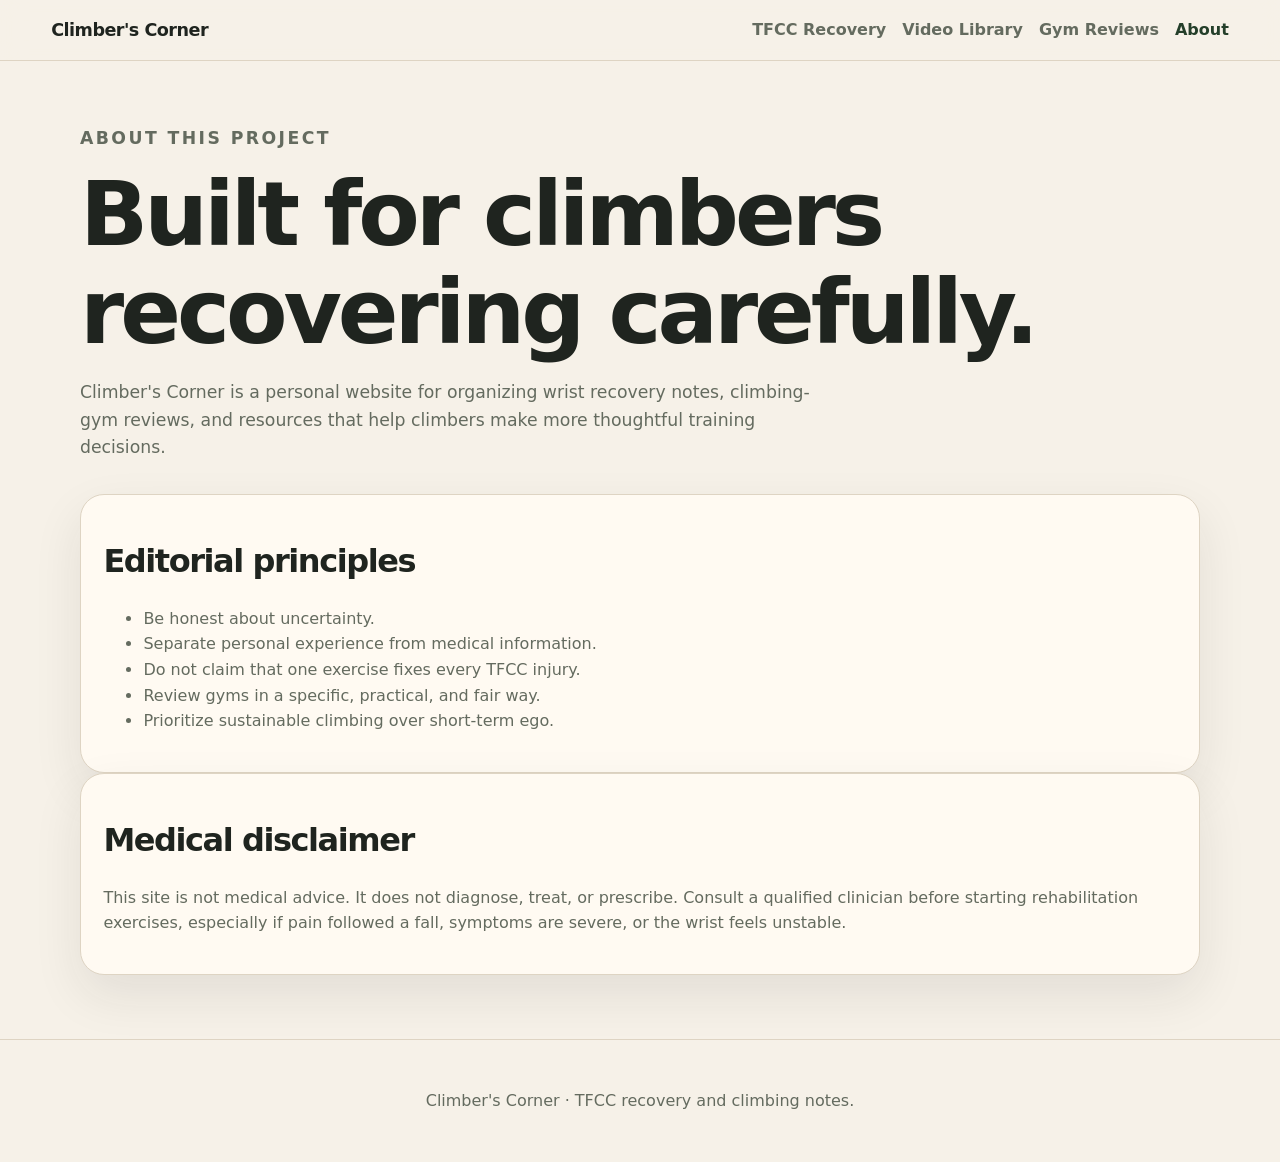
==== about.html @ 62f6d5e8 "Add files via upload" ====
<!DOCTYPE html>
<html lang="en">
<head>
  <meta charset="UTF-8" />
  <meta name="viewport" content="width=device-width, initial-scale=1.0" />
  <title>About | Climber's Corner</title>
  <link rel="stylesheet" href="styles.css" />
</head>
<body>
  <header class="site-header">
    <a class="logo" href="index.html">Climber's Corner</a>
    <button class="nav-toggle" aria-label="Toggle navigation">☰</button>
    <nav class="main-nav">
      <a href="tfcc.html">TFCC Recovery</a>
      <a href="videos.html">Video Library</a>
      <a href="gyms.html">Gym Reviews</a>
      <a href="about.html" aria-current="page">About</a>
    </nav>
  </header>

  <main class="page">
    <section class="page-title">
      <p class="eyebrow">About this project</p>
      <h1>Built for climbers recovering carefully.</h1>
      <p>
        Climber's Corner is a personal website for organizing wrist recovery notes,
        climbing-gym reviews, and resources that help climbers make more thoughtful
        training decisions.
      </p>
    </section>

    <section class="content-block">
      <h2>Editorial principles</h2>
      <ul>
        <li>Be honest about uncertainty.</li>
        <li>Separate personal experience from medical information.</li>
        <li>Do not claim that one exercise fixes every TFCC injury.</li>
        <li>Review gyms in a specific, practical, and fair way.</li>
        <li>Prioritize sustainable climbing over short-term ego.</li>
      </ul>
    </section>

    <section class="content-block">
      <h2>Medical disclaimer</h2>
      <p>
        This site is not medical advice. It does not diagnose, treat, or prescribe.
        Consult a qualified clinician before starting rehabilitation exercises, especially
        if pain followed a fall, symptoms are severe, or the wrist feels unstable.
      </p>
    </section>
  </main>

  <footer>
    <p>Climber's Corner · TFCC recovery and climbing notes.</p>
  </footer>

  <script src="script.js"></script>
</body>
</html>
---- styles.css ----
:root {
  --bg: #f6f1e8;
  --surface: #fffaf2;
  --ink: #1f241f;
  --muted: #646b5f;
  --line: #ded4c3;
  --accent: #386641;
  --accent-dark: #243f2a;
  --warm: #c97b4b;
  --shadow: 0 20px 50px rgba(31, 36, 31, 0.09);
}

* {
  box-sizing: border-box;
}

body {
  margin: 0;
  font-family: Inter, ui-sans-serif, system-ui, -apple-system, BlinkMacSystemFont, "Segoe UI", sans-serif;
  background: var(--bg);
  color: var(--ink);
  line-height: 1.6;
}

a {
  color: var(--accent);
  font-weight: 700;
  text-decoration: none;
}

a:hover {
  text-decoration: underline;
}

.site-header {
  position: sticky;
  top: 0;
  z-index: 10;
  display: flex;
  justify-content: space-between;
  align-items: center;
  gap: 1rem;
  padding: 1rem clamp(1rem, 4vw, 4rem);
  background: rgba(246, 241, 232, 0.92);
  backdrop-filter: blur(12px);
  border-bottom: 1px solid var(--line);
}

.logo {
  color: var(--ink);
  font-size: 1.1rem;
  letter-spacing: -0.03em;
}

.main-nav {
  display: flex;
  align-items: center;
  gap: 1rem;
}

.main-nav a {
  color: var(--muted);
  font-weight: 700;
}

.main-nav a[aria-current="page"] {
  color: var(--accent-dark);
}

.nav-toggle {
  display: none;
  border: 1px solid var(--line);
  background: var(--surface);
  border-radius: 0.75rem;
  padding: 0.4rem 0.65rem;
  font-size: 1.2rem;
}

main {
  width: min(1120px, calc(100% - 2rem));
  margin: 0 auto;
}

.hero {
  min-height: 72vh;
  display: grid;
  grid-template-columns: minmax(0, 1.35fr) minmax(260px, 0.65fr);
  gap: 2rem;
  align-items: center;
  padding: 5rem 0;
}

.eyebrow {
  margin: 0 0 0.75rem;
  text-transform: uppercase;
  letter-spacing: 0.14em;
  font-size: 0.78rem;
  color: var(--warm);
  font-weight: 800;
}

h1,
h2,
h3 {
  line-height: 1.1;
  letter-spacing: -0.045em;
}

h1 {
  margin: 0 0 1rem;
  font-size: clamp(2.6rem, 7vw, 5.8rem);
}

h2 {
  font-size: clamp(1.35rem, 3vw, 2rem);
}

.hero p,
.page-title p {
  font-size: 1.08rem;
  color: var(--muted);
  max-width: 68ch;
}

.button-row {
  display: flex;
  flex-wrap: wrap;
  gap: 0.8rem;
  margin-top: 1.5rem;
}

.button {
  display: inline-flex;
  border-radius: 999px;
  padding: 0.85rem 1.15rem;
  text-decoration: none;
}

.button.primary {
  background: var(--accent);
  color: white;
}

.button.secondary {
  border: 1px solid var(--line);
  color: var(--ink);
  background: var(--surface);
}

.hero-card,
.card,
.notice,
.content-block,
.video-card,
.review-card,
.timeline article,
.feature {
  background: var(--surface);
  border: 1px solid var(--line);
  border-radius: 1.5rem;
  box-shadow: var(--shadow);
}

.hero-card {
  padding: 2rem;
  transform: rotate(1.4deg);
}

.grid {
  display: grid;
  gap: 1rem;
  margin-bottom: 2rem;
}

.grid.three {
  grid-template-columns: repeat(3, minmax(0, 1fr));
}

.card,
.feature,
.notice,
.content-block,
.video-card,
.review-card {
  padding: 1.4rem;
}

.card p,
.content-block p,
.video-card p,
.review-card p,
.notice p,
.feature p,
.timeline p,
li,
dd {
  color: var(--muted);
}

.feature {
  margin: 2rem 0 4rem;
}

.page {
  padding: 4rem 0;
}

.page-title {
  margin-bottom: 2rem;
}

.notice {
  border-color: #e5b08a;
  background: #fff7ed;
  margin-bottom: 1rem;
}

.timeline {
  display: grid;
  gap: 1rem;
  margin: 1rem 0;
}

.timeline article {
  padding: 1.4rem;
  position: relative;
}

.step {
  display: inline-flex;
  justify-content: center;
  align-items: center;
  width: 2rem;
  height: 2rem;
  border-radius: 50%;
  background: var(--accent);
  color: white;
  font-weight: 800;
}

.checklist {
  display: grid;
  gap: 0.8rem;
}

.checklist label {
  display: flex;
  align-items: flex-start;
  gap: 0.6rem;
  color: var(--muted);
}

.video-list,
.review-grid {
  display: grid;
  gap: 1rem;
}

.video-card .tag,
.meta {
  font-size: 0.9rem;
  color: var(--warm);
  font-weight: 800;
}

.review-top {
  display: flex;
  justify-content: space-between;
  gap: 1rem;
}

.rating {
  color: var(--warm);
  font-weight: 900;
}

dl {
  display: grid;
  gap: 0.5rem;
}

dt {
  font-weight: 800;
}

dd {
  margin: 0 0 0.5rem;
}

footer {
  border-top: 1px solid var(--line);
  text-align: center;
  padding: 2rem 1rem;
  color: var(--muted);
}

@media (max-width: 760px) {
  .nav-toggle {
    display: inline-flex;
  }

  .main-nav {
    display: none;
    position: absolute;
    top: 4rem;
    right: 1rem;
    left: 1rem;
    flex-direction: column;
    align-items: stretch;
    background: var(--surface);
    border: 1px solid var(--line);
    border-radius: 1rem;
    padding: 1rem;
    box-shadow: var(--shadow);
  }

  .main-nav.open {
    display: flex;
  }

  .hero,
  .grid.three {
    grid-template-columns: 1fr;
  }

  .hero {
    min-height: auto;
    padding: 3rem 0;
  }

  .hero-card {
    transform: none;
  }
}
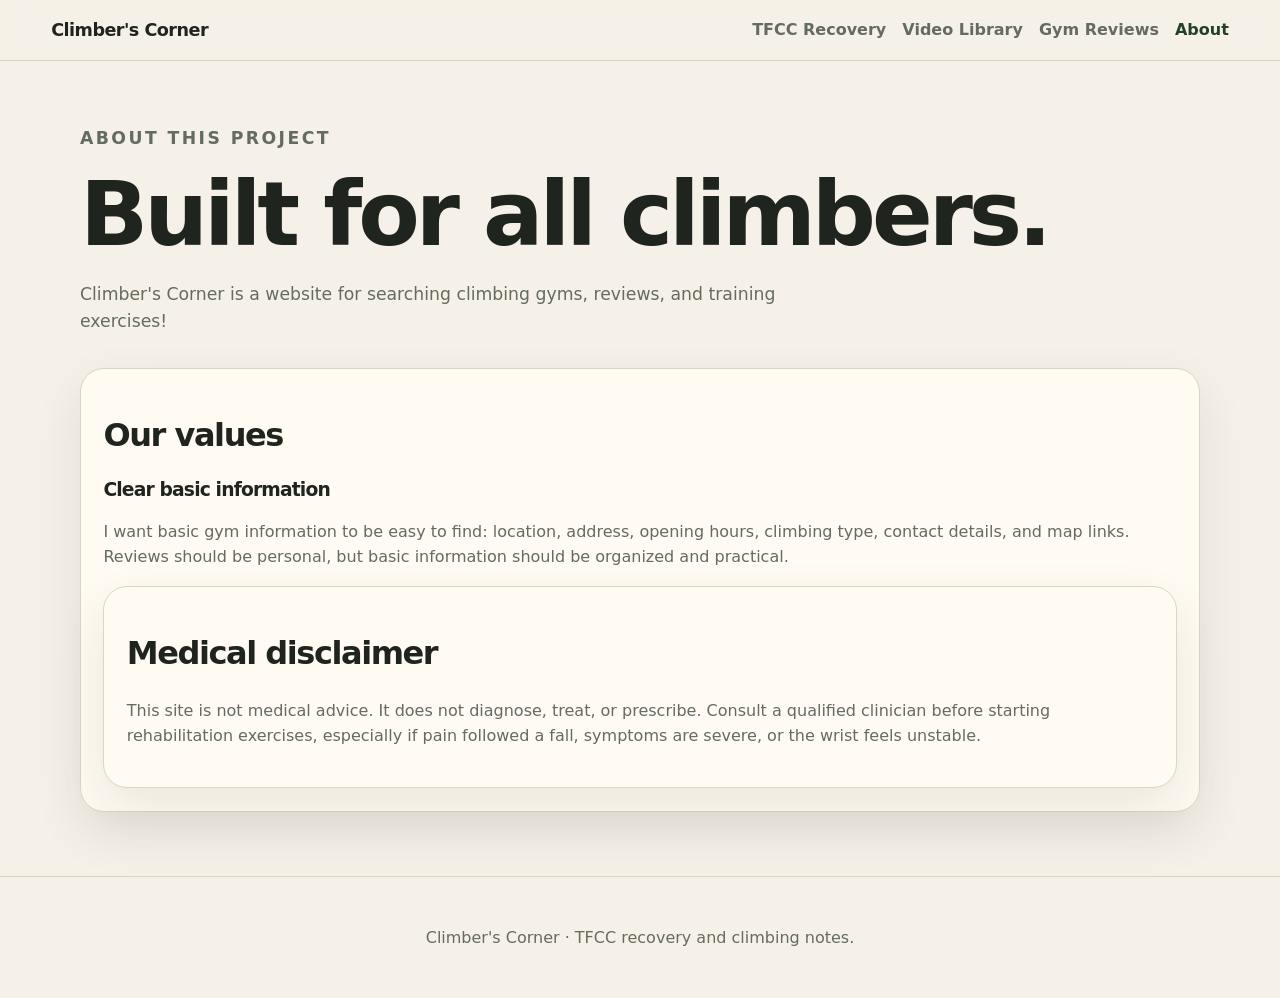
==== commit 2d0830d7: "Update about.html" ====
--- a/about.html
+++ b/about.html
@@ -21,25 +21,21 @@
   <main class="page">
     <section class="page-title">
       <p class="eyebrow">About this project</p>
-      <h1>Built for climbers recovering carefully.</h1>
+      <h1>Built for all climbers.</h1>
       <p>
-        Climber's Corner is a personal website for organizing wrist recovery notes,
-        climbing-gym reviews, and resources that help climbers make more thoughtful
-        training decisions.
+        Climber's Corner is a website for searching climbing gyms, reviews, and training exercises! 
       </p>
     </section>
 
     <section class="content-block">
-      <h2>Editorial principles</h2>
-      <ul>
-        <li>Be honest about uncertainty.</li>
-        <li>Separate personal experience from medical information.</li>
-        <li>Do not claim that one exercise fixes every TFCC injury.</li>
-        <li>Review gyms in a specific, practical, and fair way.</li>
-        <li>Prioritize sustainable climbing over short-term ego.</li>
-      </ul>
-    </section>
-
+      <h2>Our values</h2>
+      <h3>Clear basic information</h3>
+      <p>
+        I want basic gym information to be easy to find: location, address, opening hours,
+        climbing type, contact details, and map links. Reviews should be personal, but basic
+        information should be organized and practical.
+      </p>
+      
     <section class="content-block">
       <h2>Medical disclaimer</h2>
       <p>
--- a/styles.css
+++ b/styles.css
@@ -332,3 +332,139 @@
     transform: none;
   }
 }
+
+
+.review-system-grid {
+  display: grid;
+  grid-template-columns: repeat(2, minmax(0, 1fr));
+  gap: 1rem;
+  margin-top: 1rem;
+}
+
+.review-system-grid article {
+  border: 1px solid var(--line);
+  border-radius: 1rem;
+  padding: 1rem;
+  background: rgba(255, 255, 255, 0.35);
+}
+
+.facility-columns {
+  display: grid;
+  grid-template-columns: repeat(3, minmax(0, 1fr));
+  gap: 1rem;
+  margin-top: 1rem;
+}
+
+.checklist.compact {
+  gap: 0.55rem;
+}
+
+.score-row {
+  display: flex;
+  flex-wrap: wrap;
+  gap: 0.55rem;
+  margin: 1rem 0;
+}
+
+.score-row span {
+  display: inline-flex;
+  border: 1px solid var(--line);
+  border-radius: 999px;
+  padding: 0.35rem 0.7rem;
+  background: rgba(255, 255, 255, 0.45);
+  color: var(--muted);
+  font-size: 0.9rem;
+  font-weight: 700;
+}
+
+.mini-list {
+  color: var(--muted);
+  padding-left: 1.2rem;
+}
+
+.mini-list.positive li::marker {
+  color: var(--accent);
+}
+
+.mini-list.negative li::marker {
+  color: var(--warm);
+}
+
+.review-card h3 {
+  margin-top: 1.35rem;
+  margin-bottom: 0.35rem;
+}
+
+@media (max-width: 760px) {
+  .review-system-grid,
+  .facility-columns {
+    grid-template-columns: 1fr;
+  }
+}
+.review-card h2 {
+  margin-bottom: 0.4rem;
+}
+
+.review-card .score-row {
+  margin-top: 0.3rem;
+}
+
+.gym-tools {
+  margin: 1.5rem 0;
+  padding: 1rem;
+  border: 1px solid var(--line);
+  border-radius: 1rem;
+  background: rgba(255, 255, 255, 0.35);
+}
+
+.search-label {
+  display: block;
+  margin-bottom: 0.45rem;
+  font-weight: 800;
+  color: var(--ink);
+}
+
+.gym-search-input {
+  width: 100%;
+  padding: 0.85rem 1rem;
+  border: 1px solid var(--line);
+  border-radius: 999px;
+  background: var(--surface);
+  color: var(--ink);
+  font: inherit;
+}
+
+.gym-search-input:focus {
+  outline: 2px solid var(--accent);
+  outline-offset: 2px;
+}
+
+.result-count {
+  margin: 0.9rem 0 0;
+  color: var(--muted);
+  font-size: 0.95rem;
+}
+
+.star-rating {
+  position: relative;
+  display: inline-block;
+  width: max-content;
+  font-size: 1.4rem;
+  line-height: 1;
+  letter-spacing: 0.04em;
+}
+
+.stars-empty {
+  display: block;
+  color: var(--line);
+}
+
+.stars-filled {
+  position: absolute;
+  top: 0;
+  left: 0;
+  display: block;
+  color: var(--warm);
+  overflow: hidden;
+  white-space: nowrap;
+}
